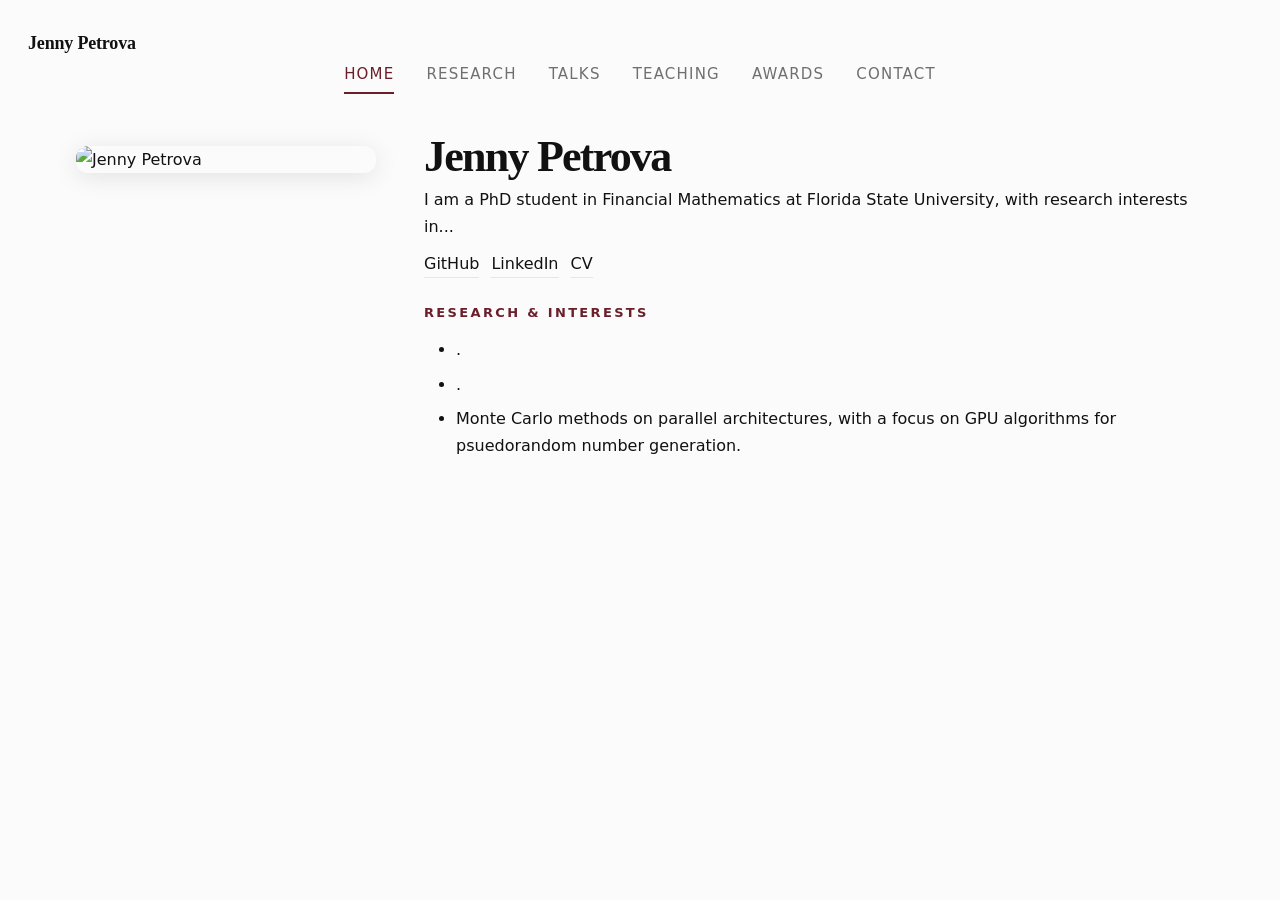
==== index.html @ 90ea5662 "Update index.html" ====
<!doctype html>
<html lang="en">
<head>
  <meta charset="utf-8" />
  <meta name="viewport" content="width=device-width, initial-scale=1" />
  <meta name="description" content="Jenny Petrova — PhD Student in Financial Mathematics" />
  <title>Jenny Petrova</title>

  <style>
    :root{
      --bg:#fbfbfb;
      --panel:#ffffff;
      --text:#111111;
      --muted:#6f6f6f;
      --accent:#6b1f2b;
      --border:#e6e6e6;
      --chip:#f3f3f3;
      --shadow: 0 1px 0 rgba(0,0,0,0.03);
      --max: 780px;
      --radius: 14px;

      /* layout knobs */
      --photo-col: 300px; /* width reserved for photo column */
      --gap: 48px;        /* gap between photo and text column */
    }

    *{ box-sizing:border-box; }
    html{ scroll-behavior:smooth; }

    body{
      margin:0;
      background: var(--bg);
      color: var(--text);
      font-family: ui-sans-serif, system-ui, -apple-system, Segoe UI, Roboto, Helvetica, Arial;
      line-height: 1.7;
      position: relative;
      overflow-x: hidden;
    }

    /* keep wrap exactly as before */
    .wrap{
      max-width: calc(var(--photo-col) + var(--gap) + var(--max));
      margin: 0 auto;
      padding: 40px 18px 80px;
    }

    header{
      display:flex;
      flex-direction:column;
      gap: 6px;
      padding-top: 28px;
      padding-bottom: 16px;
      margin-bottom: 8px;
    }

    .site-name{
      position: absolute;
      top: 28px;
      left: 28px;
      z-index: 10;
      font-family: ui-serif, Georgia, Cambria, "Times New Roman", Times, serif;
      font-size: 18px;
      font-weight: 600;
      letter-spacing: -0.01em;
      color: var(--text);
      text-decoration: none;
      border-bottom: none;
    }
    .site-name:hover{ color:var(--accent); }

    .top-nav{
      display: flex;
      justify-content: center;
      gap: 32px;
      margin-top: -6px;
      margin-bottom: 16px;
      width: 100vw;
      position: relative;
      left: 50%;
      transform: translateX(-50%);
    }

    .top-nav a{
      font-size: 15px;
      font-weight: 500;
      letter-spacing: 0.08em;
      text-transform: uppercase;
      color: var(--muted);
      text-decoration: none;
      border-bottom: 2px solid transparent;
      padding-bottom: 4px;
    }

    .top-nav a:hover{
      color: var(--text);
      border-bottom-color: var(--text);
    }

    #index nav a.active{
      color: var(--accent);
      border-bottom-color: var(--accent);
    }

    h1{
      margin:0;
      font-size: 44px;
      letter-spacing: -0.04em;
      line-height: 1.05;
      font-family: ui-serif, Georgia, Cambria, "Times New Roman", Times, serif;
      font-weight: 700;
    }

    .hero{
      margin-top: 6px;
      margin-bottom: 4px;
      padding: 0;
      border: none;
      background: transparent;
      border-radius: 0;
      box-shadow: none;
    }
    .hero p{ margin: 0 0 10px; }

    .links{
      display:flex;
      flex-wrap:wrap;
      gap: 12px;
      margin-top: 10px;
    }

    .intro-text{
      margin-bottom: 24px;
    }

    a{
      color: var(--text);
      text-decoration:none;
      border-bottom: 1px solid var(--border);
    }
    a:hover{ border-bottom-color: var(--text); }

    h2{
      font-size: 13px;
      letter-spacing: .18em;
      text-transform: uppercase;
      color: var(--accent);
      margin: 0 0 12px;
    }

    /* content indent (unchanged behavior) */
    section > .card,
    section > .facts,
    section > ul,
    section > p{
      margin-left: 14px;
    }

    .card{
      border: 1px solid var(--border);
      background: var(--panel);
      border-radius: var(--radius);
      padding: 14px;
      box-shadow: var(--shadow);
    }

    /* remove card styling in research on home */
    #research .card{
      border: none;
      background: transparent;
      border-radius: 0;
      box-shadow: none;
      padding: 0;
    }

    ul{ margin: 10px 0 0 18px; padding:0; }
    li{ margin: 7px 0; }

    /* ===== NEW: One centered unit below nav ===== */
    .home-row{
      display: grid;
      grid-template-columns: var(--photo-col) var(--max);
      column-gap: var(--gap);
      justify-content: center;   /* centers the whole unit */
      align-items: start;
      margin-top: 18px;
    }

    /* left column: photo + logos */
    .header-photo{
      display: flex;
      flex-direction: column;
      align-items: center;
      margin-top: 12px;
    }
    .header-photo img{
      width: 300px;
      height: auto;
      border-radius: 12px;
      box-shadow: 0 4px 24px rgba(0,0,0,0.10);
    }

    /* right column: your existing text content */
    section{ padding-top: 0; }

    /* responsive: stack */
    @media (max-width: 1100px){
      .wrap{
        max-width: var(--max);
      }
      .home-row{
        grid-template-columns: 1fr;
        row-gap: 18px;
        justify-content: start;
      }
      .header-photo{
        align-items: center;
      }
      .header-photo img{
        width: 180px;
      }
    }

    @media (max-width: 640px){
      .top-nav{
        gap: 18px;
        flex-wrap: wrap;
      }
      .header-photo img{
        width: 140px;
      }
    }
  </style>
</head>

<body id="index">
  <div class="wrap">
    <header>
      <a href="index.html" class="site-name">Jenny Petrova</a>

      <nav class="top-nav">
        <a href="index.html" class="active">Home</a>
        <a href="research.html">Research</a>
        <a href="talks.html">Talks</a>
        <a href="teaching.html">Teaching</a>
        <a href="awards.html">Awards</a>
        <a href="contact.html">Contact</a>
      </nav>

      <div class="home-row">
        <div class="header-photo">
          <img src="assets/images/picture.jpg" alt="Jenny Petrova">
        </div>

        <div>
          <div class="intro-text">
            <h1>Jenny Petrova</h1>

            <div class="hero">
              <p>
                I am a PhD student in Financial Mathematics at Florida State University,
                with research interests in...
              </p>

              <div class="links">
                <a href="https://github.com/jennygpetrova" target="_blank">GitHub</a>
                <a href="https://www.linkedin.com/in/jennygpetrova/" target="_blank">LinkedIn</a>
                <a href="assets/Jenny_Petrova_CV.pdf" target="_blank">CV</a>
              </div>
            </div>
          </div>

          <section id="research">
            <h2>Research & Interests</h2>

            <div class="card">
              <ul>
                <li>.</li>
                <li>.</li>
                <li>Monte Carlo methods on parallel architectures, with a focus on GPU algorithms for psuedorandom number generation.</li>
              </ul>
            </div>
          </section>
        </div>
      </div>
    </header>
  </div>
</body>
</html>
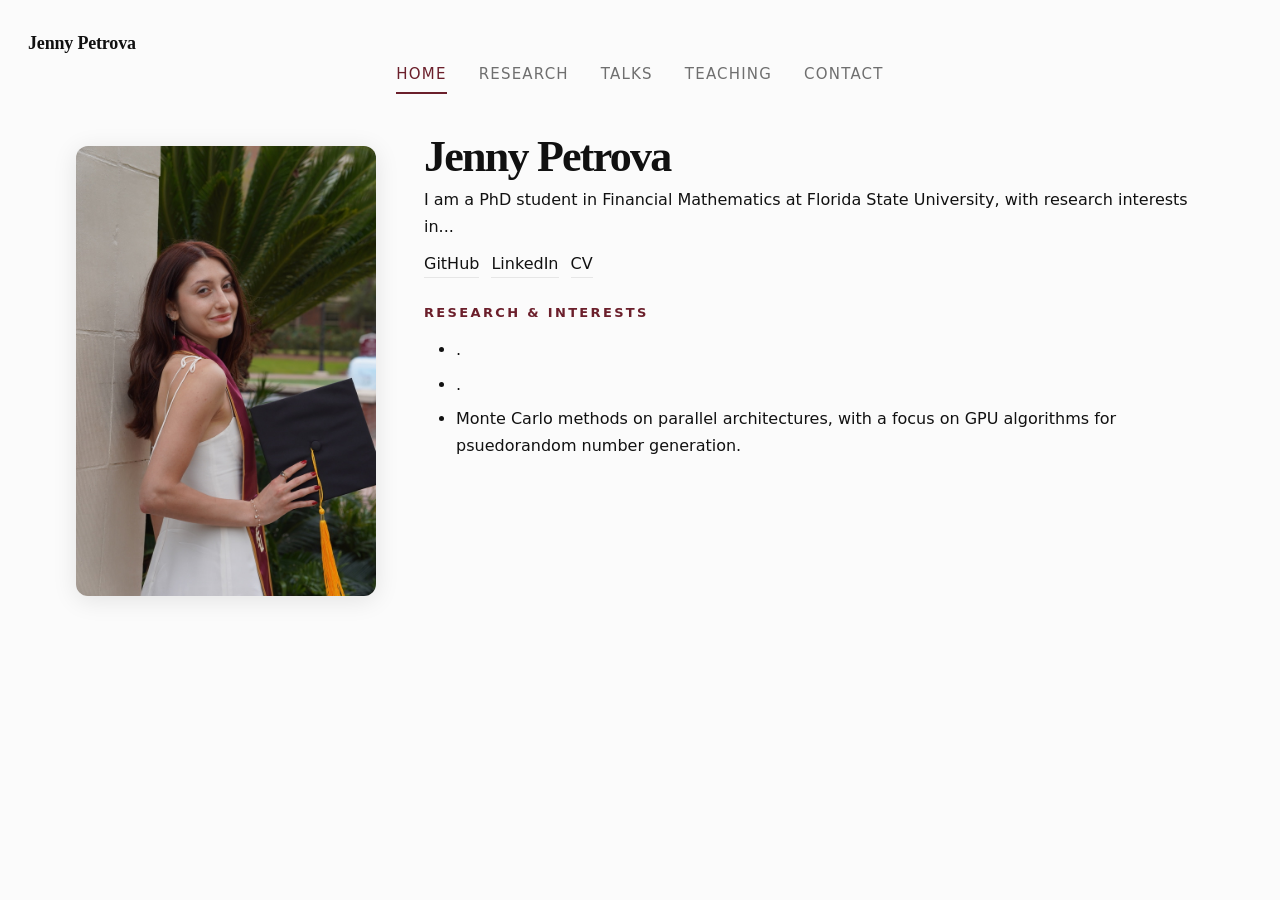
==== commit e4bfe7a1: "Update index.html" ====
--- a/index.html
+++ b/index.html
@@ -242,13 +242,12 @@
         <a href="research.html">Research</a>
         <a href="talks.html">Talks</a>
         <a href="teaching.html">Teaching</a>
-        <a href="awards.html">Awards</a>
         <a href="contact.html">Contact</a>
       </nav>
 
       <div class="home-row">
         <div class="header-photo">
-          <img src="assets/images/picture.jpg" alt="Jenny Petrova">
+          <img src="self_image.jpeg" alt="Jenny Petrova">
         </div>
 
         <div>
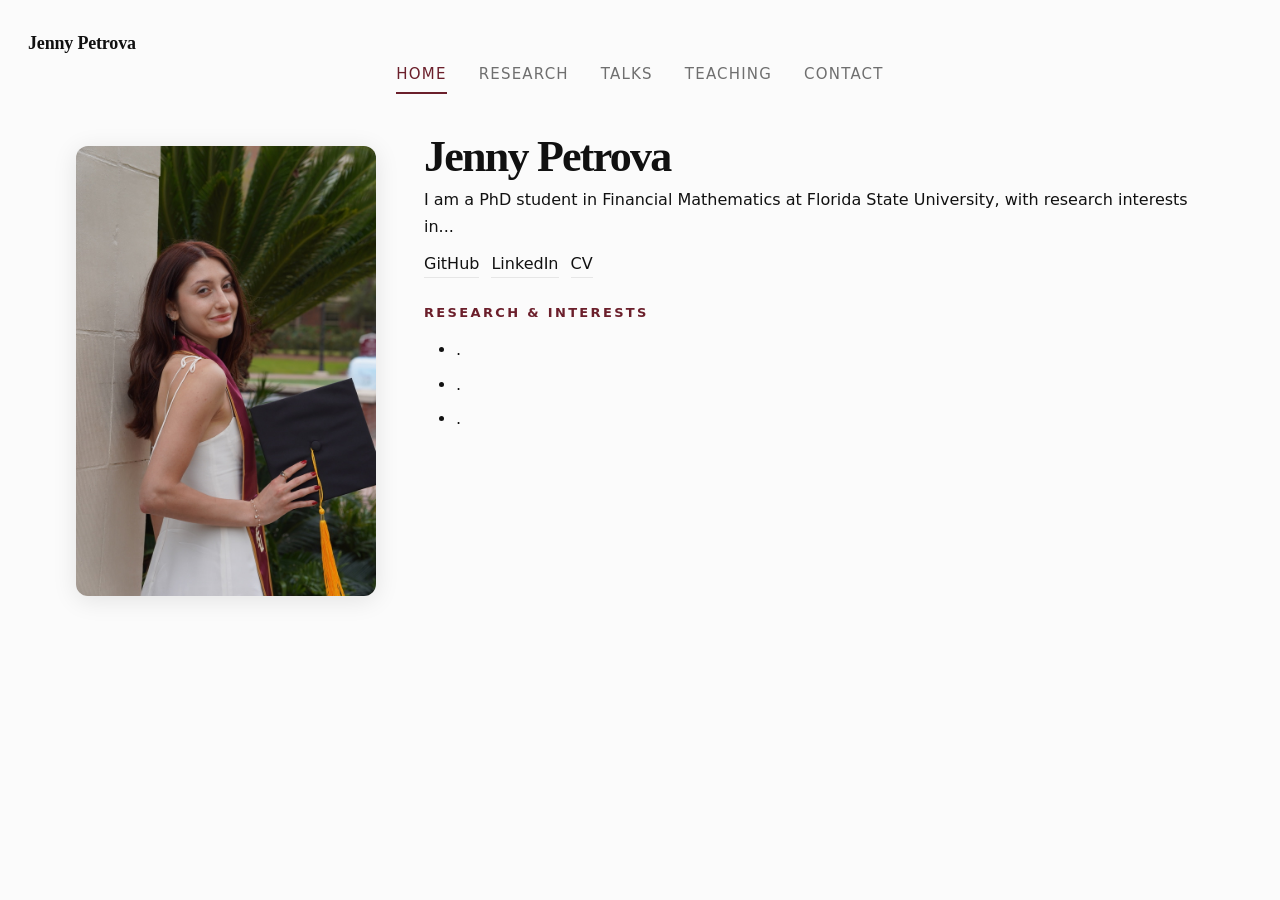
==== commit 616e9227: "Update index.html" ====
--- a/index.html
+++ b/index.html
@@ -275,7 +275,7 @@
               <ul>
                 <li>.</li>
                 <li>.</li>
-                <li>Monte Carlo methods on parallel architectures, with a focus on GPU algorithms for psuedorandom number generation.</li>
+                <li>.</li>
               </ul>
             </div>
           </section>
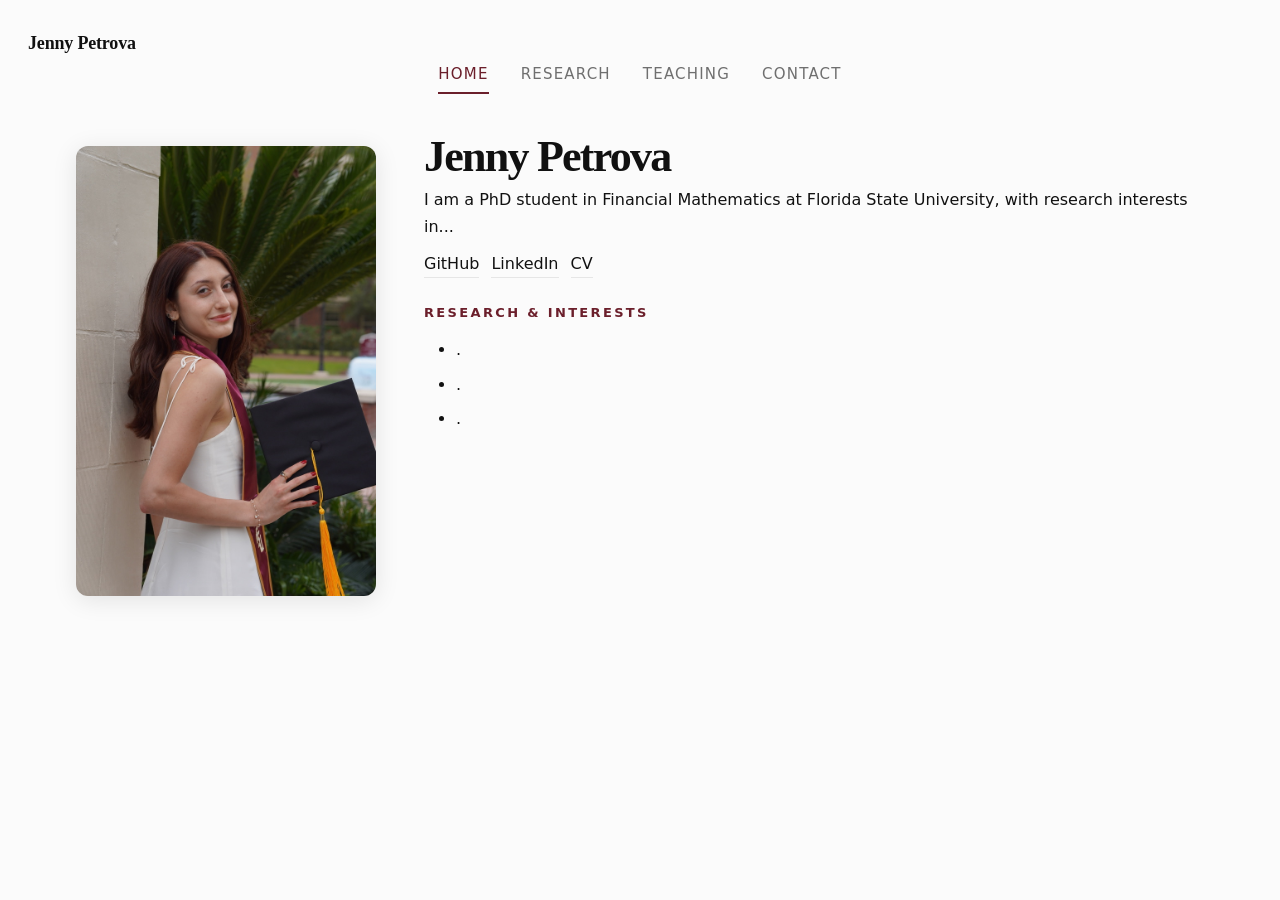
==== commit 233131e5: "Update index.html" ====
--- a/index.html
+++ b/index.html
@@ -240,7 +240,6 @@
       <nav class="top-nav">
         <a href="index.html" class="active">Home</a>
         <a href="research.html">Research</a>
-        <a href="talks.html">Talks</a>
         <a href="teaching.html">Teaching</a>
         <a href="contact.html">Contact</a>
       </nav>
@@ -263,7 +262,7 @@
               <div class="links">
                 <a href="https://github.com/jennygpetrova" target="_blank">GitHub</a>
                 <a href="https://www.linkedin.com/in/jennygpetrova/" target="_blank">LinkedIn</a>
-                <a href="assets/Jenny_Petrova_CV.pdf" target="_blank">CV</a>
+                <a href="assets/Petrova_Jenny_CV.pdf" target="_blank">CV</a>
               </div>
             </div>
           </div>
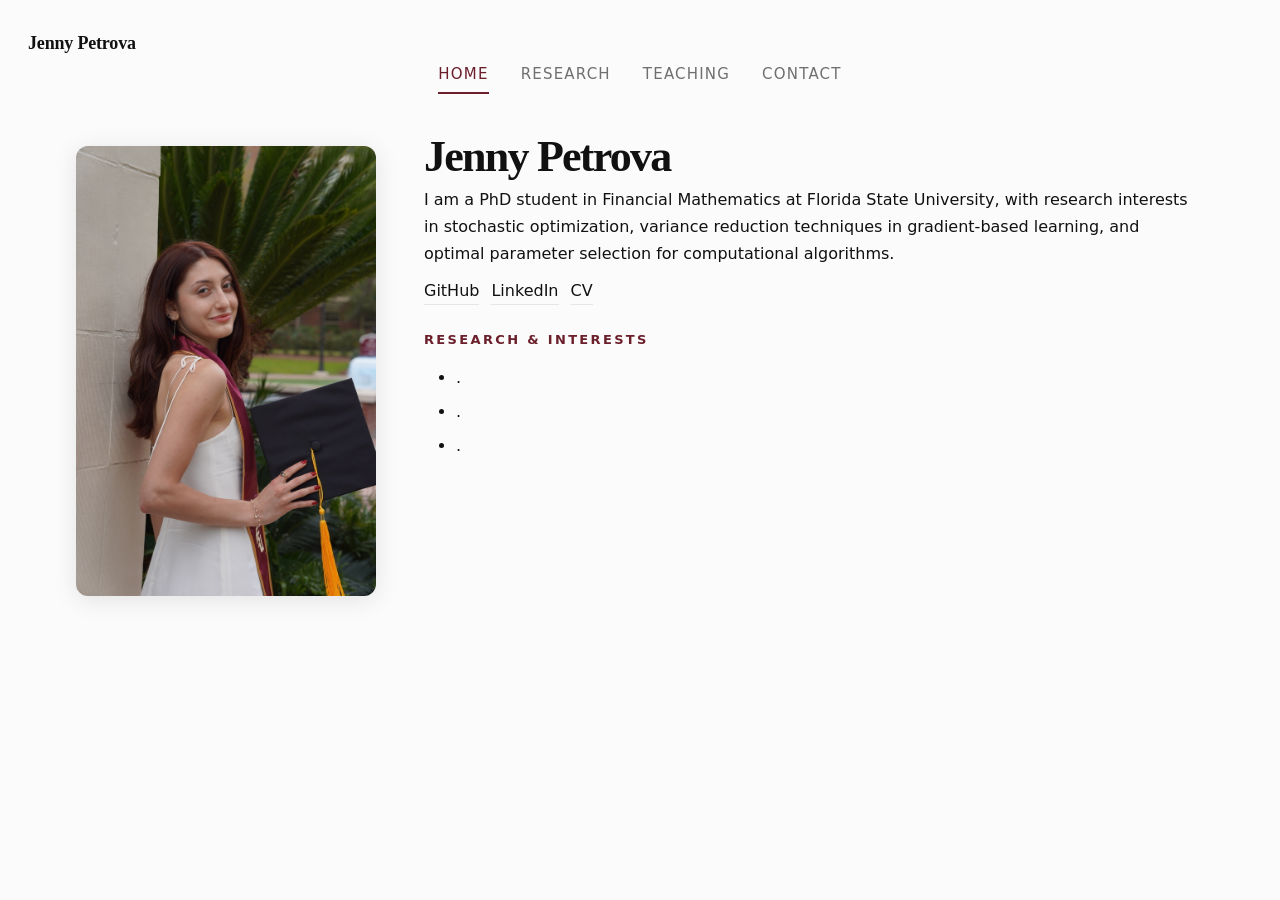
==== commit db7fd1a2: "Update index.html" ====
--- a/index.html
+++ b/index.html
@@ -246,7 +246,7 @@
 
       <div class="home-row">
         <div class="header-photo">
-          <img src="self_image.jpeg" alt="Jenny Petrova">
+          <img src="assets/self_image.jpeg" alt="Jenny Petrova">
         </div>
 
         <div>
@@ -255,8 +255,7 @@
 
             <div class="hero">
               <p>
-                I am a PhD student in Financial Mathematics at Florida State University,
-                with research interests in...
+                I am a PhD student in Financial Mathematics at Florida State University, with research interests in stochastic optimization, variance reduction techniques in gradient-based learning, and optimal parameter selection for computational algorithms.
               </p>
 
               <div class="links">
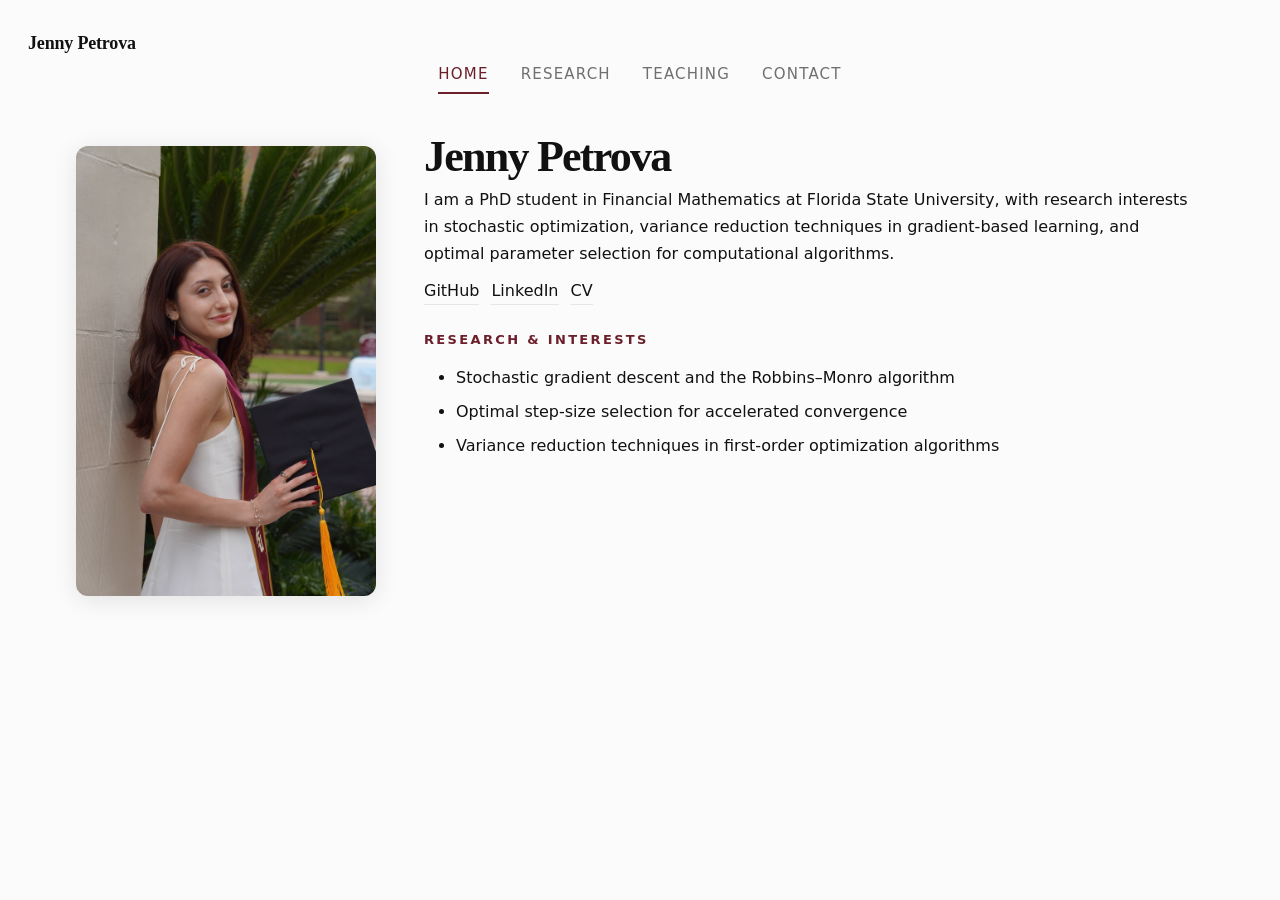
==== commit 3b847749: "Update index.html" ====
--- a/index.html
+++ b/index.html
@@ -271,9 +271,9 @@
 
             <div class="card">
               <ul>
-                <li>.</li>
-                <li>.</li>
-                <li>.</li>
+                <li>Stochastic gradient descent and the Robbins–Monro algorithm</li>
+                <li>Optimal step-size selection for accelerated convergence</li>
+                <li>Variance reduction techniques in first-order optimization algorithms</li>
               </ul>
             </div>
           </section>
